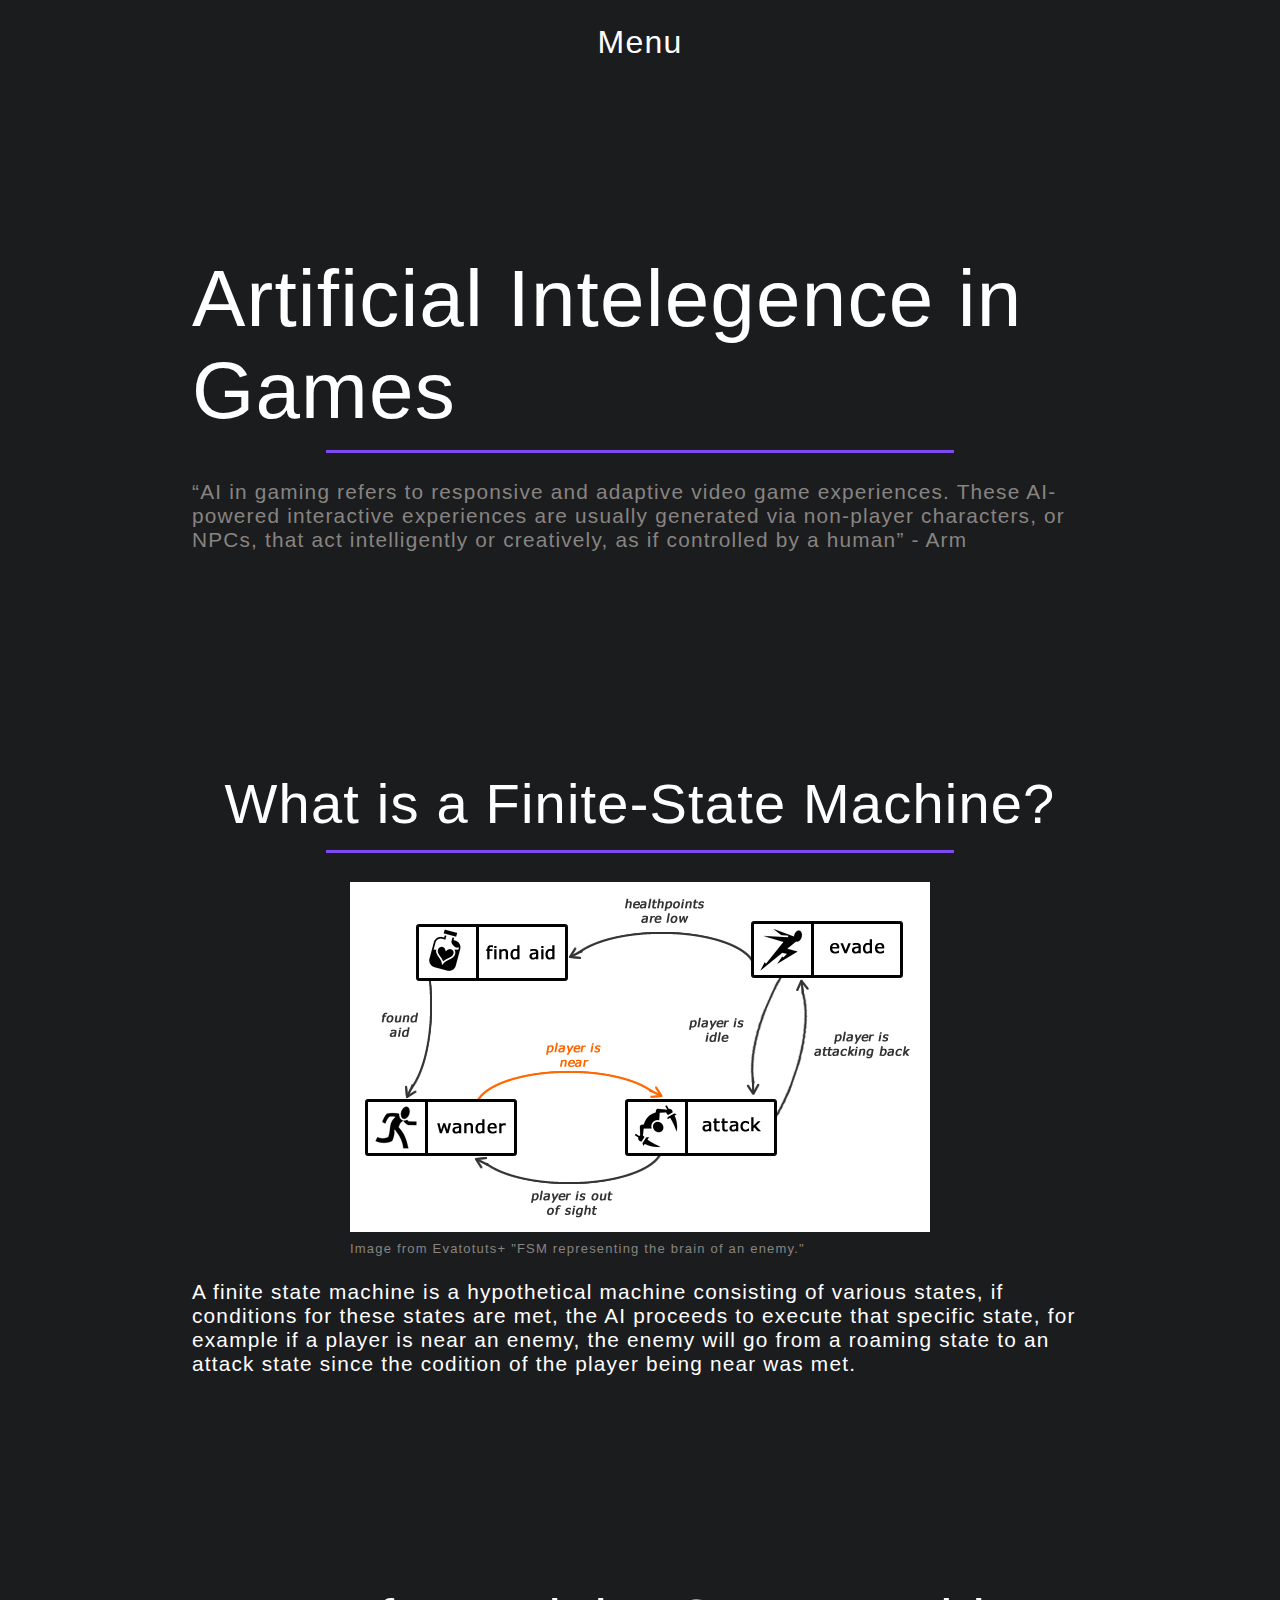
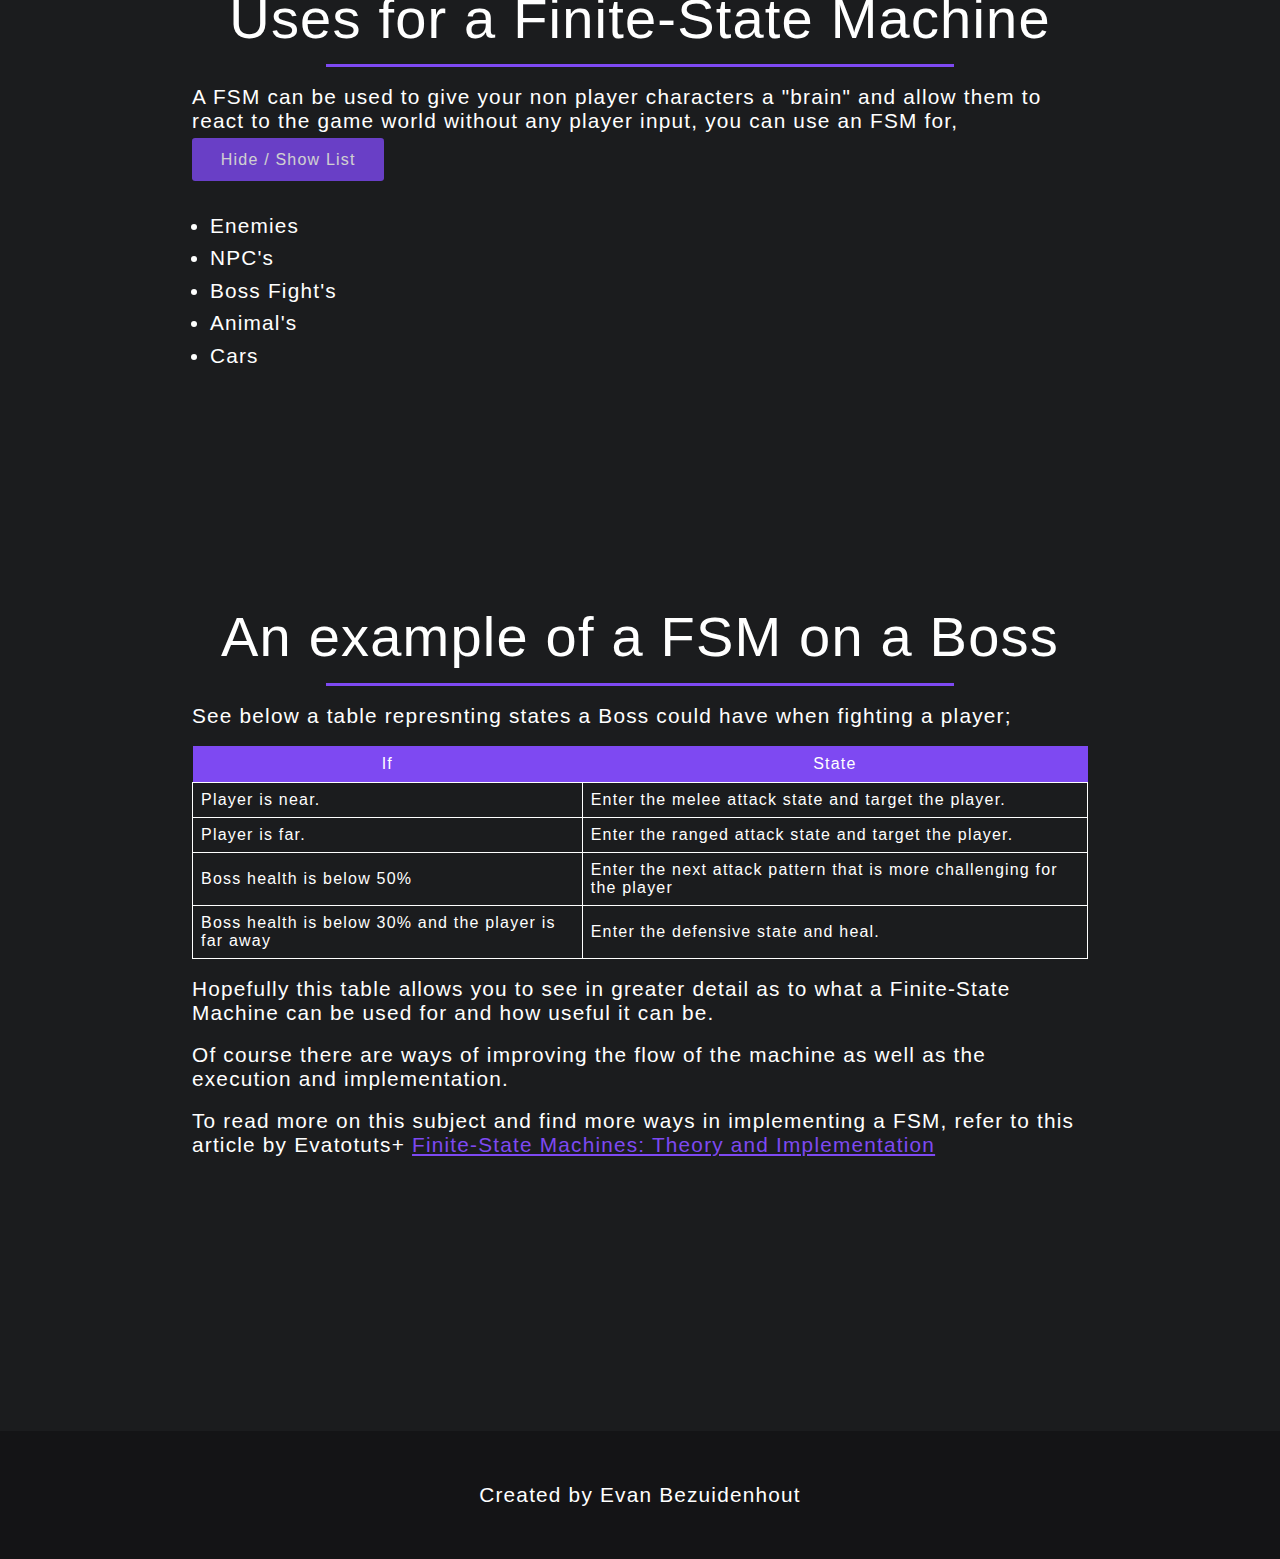
==== AIPage.html @ 89f315a1 "Adding Files Via Upload" ====
<!-- Student: Evan Bezuidenhout -->
<!-- Task: 15 -->
<!-- Capstone Project Final -->
<!-- File: AIPage.html -->
<!DOCTYPE html>
<html>
    <head lang="en">
        <title>Game Dev Insight: AI</title>
        <!-- Import JQUERY -->
        <script src="https://ajax.googleapis.com/ajax/libs/jquery/1.12.4/jquery.min.js"></script>
        <!-- Link JavaScript File -->
        <script type='text/javascript' src="main.js"></script>
        <link rel="stylesheet" href="StyleSheet.css" type="text/css">
        <!-- Meta tags for general indexing on Google, not necesary here but still including it -->
        <meta charset="UTF-8">
        <meta name="viewport" content="width=device-width, initial-scale=1.0">
    </head>
    <body>
        <!-- Header Section -->
        <div id="Header">
            <div id="hover">
                <p>Menu</p>
                <a class="navMenu" href="RenderingStyles.html">Rendering Techniques</a>
                <a class="navMenu" href="AIPage.html">Artificial Intelegence</a>
                <a class="navMenu" href="SaveForLater.html">Saved Items</a>
                <a class="navMenu" href="index.html">Home Page</a>
            </div>
        </div>
        <!-- Header Section End -->
        
        <!-- Article 1 -->
        <section id="selectable1">
            <div id="ArticleSection">
                <div class="Container">
                    <h1>Artificial Intelegence in Games</h1>
                    <div class="Line"></div>
                    <p class="SubText"><q>AI in gaming refers to responsive and adaptive video game experiences. These AI-powered interactive experiences are usually generated via non-player characters, or NPCs, that act intelligently or creatively, as if controlled by a human</q> - Arm</p>
                </div>
            </div>
            <!-- Article 1 End -->
        </section>
        
        <!-- Article 2 End -->
        <section id="selectable2">
            <div id="ArticleSection">
                <div class="Container">
                    <h2>What is a Finite-State Machine?</h2>
                    <div class="Line"></div>
                    <div class="ImageContainer">
                        <img src="Images/fsm_enemy_brain.png" alt="">
                        <p class="SubText" style="margin: 0; font-size: small;">Image from Evatotuts+ "FSM representing the brain of an enemy."</p>
                    </div>
                    <p class="TextContainer">A finite state machine is a hypothetical machine consisting of various states, if conditions for these states are met, the AI proceeds to execute that specific state, for example if a player is near an enemy, the enemy will go from a roaming state to an attack state since the codition of the player being near was met.</p>
                </div>
            </div>
            <!-- Article 2 End -->
        </section>
        
        <!-- Article 3 -->
        <section id="ArticleSection">
            <div class="Container">
                <h2>Uses for a Finite-State Machine</h2>
                <div class="Line"></div>
                <div class="TextContainer">
                    <p>A FSM can be used to give your non player characters a "brain" and allow them to react to the game world without any player input, you can use an FSM for,</p>
                    <!-- Unordered List -->
                    <a id="hideShow" class="Button" onclick="hideAndShowList()">Hide / Show List</a>
                    <ul id="list">
                        <!-- List Items -->
                        <li>Enemies</li>
                        <li>NPC's</li>
                        <li>Boss Fight's</li>
                        <li>Animal's</li>
                        <li>Cars</li>
                    </ul>
                </div>
            </div>
        </section>
        <!-- Article 3 End -->
        
        <!-- Article 4 -->
        <section id="ArticleSection">
            <div class="Container">
                <h2>An example of a FSM on a Boss</h2>
                <div class="Line"></div>
                <div class="TextContainer">
                    <p>See below a table represnting states a Boss could have when fighting a player;</p>
                    <table id="aiTable">
                        <tr>
                            <!-- Table headers -->
                            <th>If</th>
                            <th>State</th>
                        </tr>
                        <tr>
                            <!-- Table contents -->
                            <td>Player is near.</td>
                            <td>Enter the melee attack state and target the player.</td>
                        </tr>
                        <tr>
                            <!-- Table contents -->
                            <td>Player is far.</td>
                            <td>Enter the ranged attack state and target the player.</td>
                        </tr>
                        <tr>
                            <!-- Table contents -->
                            <td>Boss health is below 50%</td>
                            <td>Enter the next attack pattern that is more challenging for the player</td>
                        </tr>
                        <tr>
                            <!-- Table contents -->
                            <td>Boss health is below 30% and the player is far away</td>
                            <td>Enter the defensive state and heal.</td>
                        </tr>
                    </table>
                    <p>Hopefully this table allows you to see in greater detail as to what a Finite-State Machine can be used for and how useful it can be.</p>
                    <p>Of course there are ways of improving the flow of the machine as well as the execution and implementation.</p>
                    <p>To read more on this subject and find more ways in implementing a FSM, refer to this article by Evatotuts+ <a class="linkTxt" href="https://gamedevelopment.tutsplus.com/tutorials/finite-state-machines-theory-and-implementation--gamedev-11867" target="https://gamedevelopment.tutsplus.com/tutorials/finite-state-machines-theory-and-implementation--gamedev-11867">Finite-State Machines: Theory and Implementation</a></p>
                </div>
            </div>
        </section>
        <!-- Article 4 End -->

        <!-- Footer Section -->
        <section id="FooterSection">
            <p>Created by Evan Bezuidenhout</p>
        </section>
        <!-- Footer Section End -->
    </body>
</html>
---- StyleSheet.css ----
* {
  font-family: Arial, Helvetica, sans-serif;
  margin: 0;
  -webkit-user-select: none;
     -moz-user-select: none;
      -ms-user-select: none;
          user-select: none;
  font-weight: lighter;
  letter-spacing: 1.2px;
  color: #FFFFFF;
  scroll-behavior: smooth;
}

body {
  background-color: #1B1C1E;
}

h1 {
  font-size: 5em;
}

h2 {
  font-size: 3.5em;
}

p, li, label {
  font-size: 1.3em;
}

a, input {
  font-size: 1em;
  text-decoration: none;
}

.CornerTopRight {
  z-index: -1;
  width: 80%;
  position: absolute;
}

.CornerTopRight img {
  width: 6%;
  float: right;
}

.CornerBottomLeft {
  z-index: -1;
  width: 80%;
  margin-top: 19.7%;
  position: absolute;
}

.CornerBottomLeft img {
  position: relative;
  left: 2%;
  width: 6%;
  float: left;
  -webkit-transform: rotate(180deg);
          transform: rotate(180deg);
}

.Button {
  background-color: #7E49F2;
  display: none;
  padding: 0.8em 1.8em;
  border-radius: 0.2em;
  z-index: 99;
  margin: 2% 0%;
  cursor: pointer;
}

.Container {
  display: -webkit-box;
  display: -ms-flexbox;
  display: flex;
  -webkit-box-pack: center;
      -ms-flex-pack: center;
          justify-content: center;
  -webkit-box-align: center;
      -ms-flex-align: center;
          align-items: center;
  -webkit-box-orient: vertical;
  -webkit-box-direction: normal;
      -ms-flex-direction: column;
          flex-direction: column;
  width: 70%;
  height: 100%;
}

.Left {
  margin-top: 2.5%;
  float: left;
  width: 50%;
  display: -webkit-box;
  display: -ms-flexbox;
  display: flex;
  -webkit-box-pack: center;
      -ms-flex-pack: center;
          justify-content: center;
  -webkit-box-align: center;
      -ms-flex-align: center;
          align-items: center;
}

.Right {
  margin-top: 2.5%;
  float: left;
  width: 50%;
  display: -webkit-box;
  display: -ms-flexbox;
  display: flex;
  -webkit-box-pack: center;
      -ms-flex-pack: center;
          justify-content: center;
  -webkit-box-align: center;
      -ms-flex-align: center;
          align-items: center;
}

#Header {
  display: -webkit-box;
  display: -ms-flexbox;
  display: flex;
  -webkit-box-align: center;
      -ms-flex-align: center;
          align-items: center;
  padding-top: 1.5rem;
  -webkit-box-orient: vertical;
  -webkit-box-direction: normal;
      -ms-flex-direction: column;
          flex-direction: column;
}

#hover {
  display: -webkit-box;
  display: -ms-flexbox;
  display: flex;
  -webkit-box-orient: vertical;
  -webkit-box-direction: normal;
      -ms-flex-direction: column;
          flex-direction: column;
  text-align: center;
}

#hover p {
  font-size: 2rem;
}

.navMenu {
  display: none;
  margin: 0.5rem 0;
}

#HeroSection {
  background-image: -webkit-gradient(linear, left top, left bottom, from(rgba(27, 28, 30, 0.3)), to(#1b1c1e)), url(Images/HollowKnightHeroImage.jpg);
  background-image: linear-gradient(to bottom, rgba(27, 28, 30, 0.3), #1b1c1e), url(Images/HollowKnightHeroImage.jpg);
  background-position: center center;
  background-size: cover;
  display: block;
  height: 100%;
  height: 100vh;
}

#HeroSection .HeroTextContainer {
  display: -webkit-box;
  display: -ms-flexbox;
  display: flex;
  -webkit-box-pack: center;
      -ms-flex-pack: center;
          justify-content: center;
  -webkit-box-align: center;
      -ms-flex-align: center;
          align-items: center;
  -webkit-box-pack: normal;
      -ms-flex-pack: normal;
          justify-content: normal;
  margin-left: 10em;
  height: 90%;
}

#HeroSection .HeroTextContainer .HeroText h2 {
  font-size: 2.4em;
  margin: 7% 0%;
}

#GameAISection {
  margin-top: 15%;
  display: -webkit-box;
  display: -ms-flexbox;
  display: flex;
  -webkit-box-pack: center;
      -ms-flex-pack: center;
          justify-content: center;
  -webkit-box-align: center;
      -ms-flex-align: center;
          align-items: center;
}

#GameAISection .GameAIContainer {
  width: 80%;
}

#GameAISection .GameAIContainer .GameAILeftTextContainer {
  width: 80%;
}

#GameAISection .GameAIContainer .GameAILeftTextContainer .Line {
  border-bottom: solid #7E49F2;
  width: 26%;
}

#GameAISection .GameAIContainer .GameAILeftTextContainer p {
  color: #888481;
  margin: 5% 0%;
}

#GameAISection .GameAIContainer .GameAISectionImage {
  display: block;
  width: 90%;
}

#GameRenderingSection {
  margin-top: 20%;
  display: -webkit-box;
  display: -ms-flexbox;
  display: flex;
  -webkit-box-pack: center;
      -ms-flex-pack: center;
          justify-content: center;
  -webkit-box-align: center;
      -ms-flex-align: center;
          align-items: center;
}

#GameRenderingSection .GameRenderingContainer {
  width: 80%;
}

#GameRenderingSection .GameRenderingContainer .GameRenderingLeftImage {
  display: block;
  width: 87%;
}

#GameRenderingSection .GameRenderingContainer .GameRenderingRightTextContainer {
  width: 80%;
}

#GameRenderingSection .GameRenderingContainer .GameRenderingRightTextContainer .Line {
  border-bottom: solid #7E49F2;
  width: 60%;
}

#GameRenderingSection .GameRenderingContainer .GameRenderingRightTextContainer p {
  color: #888481;
  margin: 5% 0%;
}

#Questionare {
  margin-top: 20%;
  display: -webkit-box;
  display: -ms-flexbox;
  display: flex;
  -webkit-box-pack: center;
      -ms-flex-pack: center;
          justify-content: center;
  -webkit-box-align: center;
      -ms-flex-align: center;
          align-items: center;
  -webkit-box-orient: vertical;
  -webkit-box-direction: normal;
      -ms-flex-direction: column;
          flex-direction: column;
}

#Questionare .Line {
  margin: 0.8em 0;
  border-bottom: solid #7E49F2;
  width: 80%;
}

#Questionare form {
  margin: 3em 0;
}

#Questionare #SubmitBtn {
  background-color: #7E49F2;
  display: inline-block;
  padding: 0.4em 1.3em;
  border-radius: 0.2em;
  border: none;
  margin: 1em 0;
}

#FooterSection {
  margin-top: 20%;
  display: -webkit-box;
  display: -ms-flexbox;
  display: flex;
  -webkit-box-pack: center;
      -ms-flex-pack: center;
          justify-content: center;
  -webkit-box-align: center;
      -ms-flex-align: center;
          align-items: center;
  color: #888481;
  background-color: #141416;
  height: 8rem;
  width: 100%;
}

#ArticleSection {
  margin: 15% 0%;
  display: -webkit-box;
  display: -ms-flexbox;
  display: flex;
  -webkit-box-pack: center;
      -ms-flex-pack: center;
          justify-content: center;
  -webkit-box-align: center;
      -ms-flex-align: center;
          align-items: center;
  -webkit-box-orient: vertical;
  -webkit-box-direction: normal;
      -ms-flex-direction: column;
          flex-direction: column;
}

#ArticleSection .Line {
  border-bottom: solid #7E49F2;
  width: 70%;
  margin: 1.5% 0% 0% 0%;
}

#ArticleSection .SubText, #ArticleSection q {
  padding: 1% 0%;
  color: #888481;
}

#ArticleSection p {
  margin: 2% 0%;
}

#ArticleSection img {
  margin: 5% 0% 0% 0%;
}

#ArticleSection .linkTxt {
  text-decoration: underline;
  color: #7E49F2;
}

#ArticleSection table {
  margin-left: auto;
  margin-right: auto;
  border-collapse: collapse;
}

#ArticleSection table th {
  background-color: #7E49F2;
  padding: 1% 0%;
}

#ArticleSection table td {
  border: 1px solid #FFFFFF;
  padding: 0.9%;
}

#ArticleSection ul {
  color: #FFFFFF;
  margin: 2% 0%;
  list-style: disc;
  padding: 2%;
}

#ArticleSection ul li {
  margin: 1% 0%;
}

.txt {
  display: none;
}
/*# sourceMappingURL=StyleSheet.css.map */
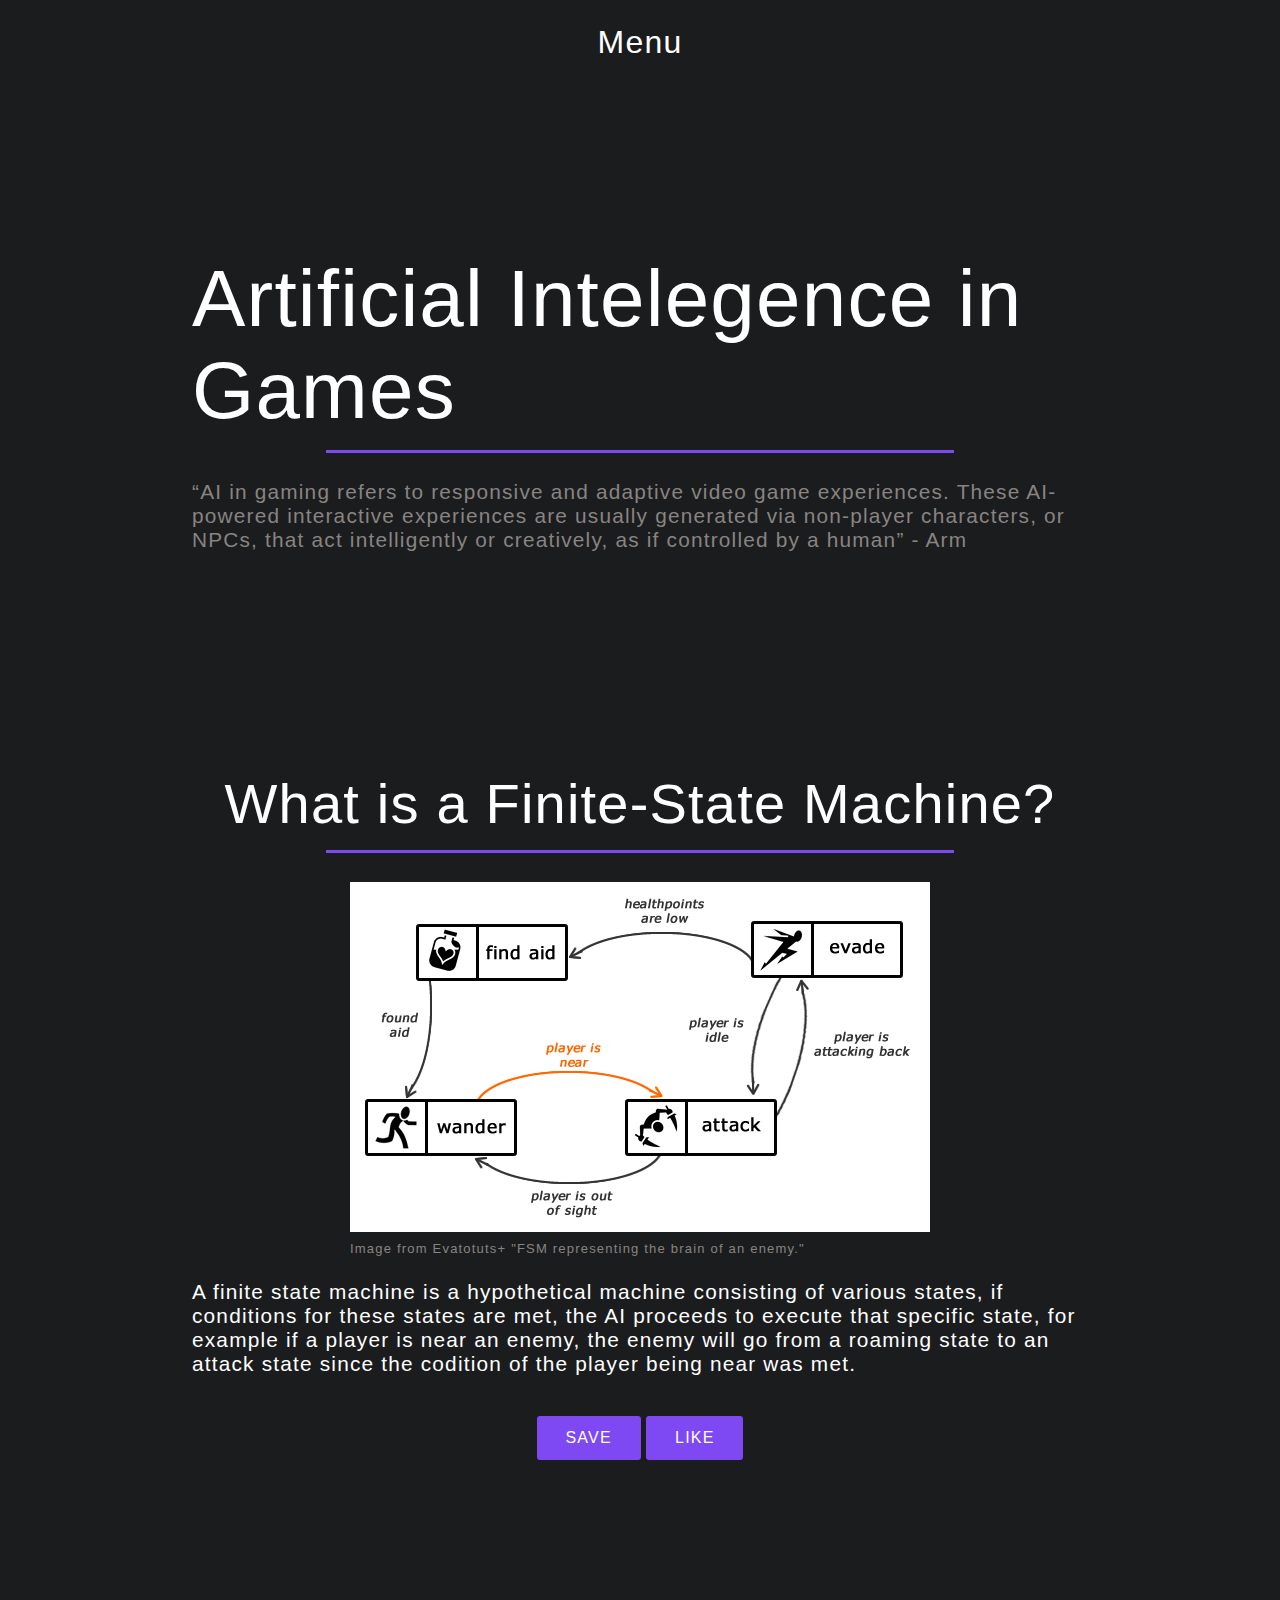
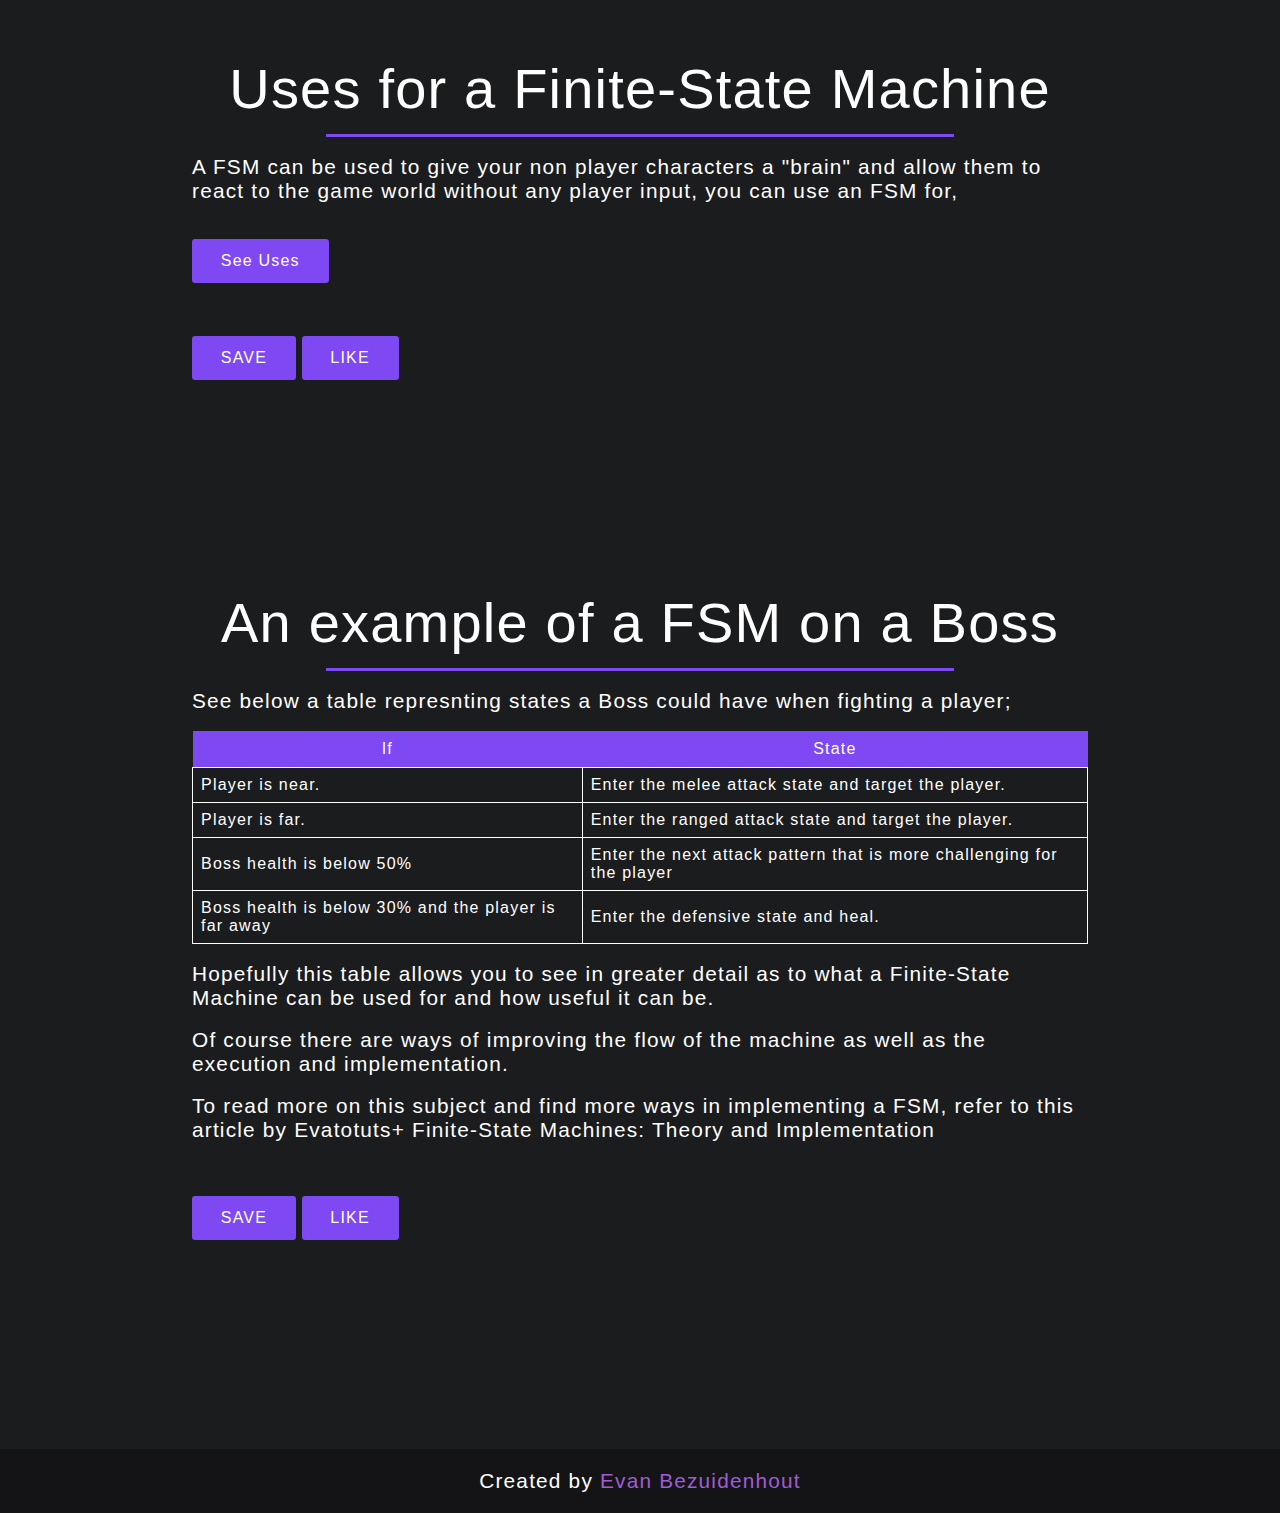
==== commit 20655426: "Uploading the latest files of the project" ====
--- a/AIPage.html
+++ b/AIPage.html
@@ -23,13 +23,13 @@
                 <a class="navMenu" href="RenderingStyles.html">Rendering Techniques</a>
                 <a class="navMenu" href="AIPage.html">Artificial Intelegence</a>
                 <a class="navMenu" href="SaveForLater.html">Saved Items</a>
+                <a class="navMenu" href="conatct.html">Contact Me</a>
                 <a class="navMenu" href="index.html">Home Page</a>
             </div>
         </div>
         <!-- Header Section End -->
         
         <!-- Article 1 -->
-        <section id="selectable1">
             <div id="ArticleSection">
                 <div class="Container">
                     <h1>Artificial Intelegence in Games</h1>
@@ -38,10 +38,9 @@
                 </div>
             </div>
             <!-- Article 1 End -->
-        </section>
         
         <!-- Article 2 End -->
-        <section id="selectable2">
+        <section id="Article1">
             <div id="ArticleSection">
                 <div class="Container">
                     <h2>What is a Finite-State Machine?</h2>
@@ -51,78 +50,98 @@
                         <p class="SubText" style="margin: 0; font-size: small;">Image from Evatotuts+ "FSM representing the brain of an enemy."</p>
                     </div>
                     <p class="TextContainer">A finite state machine is a hypothetical machine consisting of various states, if conditions for these states are met, the AI proceeds to execute that specific state, for example if a player is near an enemy, the enemy will go from a roaming state to an attack state since the codition of the player being near was met.</p>
+                    <div>
+                        <br>
+                        <a id="fsmDef" class="Button">SAVE</a>
+                        <a id="likeBtn3" class="likeBtn">LIKE</a>
+                    </div>
                 </div>
             </div>
             <!-- Article 2 End -->
         </section>
         
         <!-- Article 3 -->
-        <section id="ArticleSection">
-            <div class="Container">
-                <h2>Uses for a Finite-State Machine</h2>
-                <div class="Line"></div>
-                <div class="TextContainer">
-                    <p>A FSM can be used to give your non player characters a "brain" and allow them to react to the game world without any player input, you can use an FSM for,</p>
-                    <!-- Unordered List -->
-                    <a id="hideShow" class="Button" onclick="hideAndShowList()">Hide / Show List</a>
-                    <ul id="list">
-                        <!-- List Items -->
-                        <li>Enemies</li>
-                        <li>NPC's</li>
-                        <li>Boss Fight's</li>
-                        <li>Animal's</li>
-                        <li>Cars</li>
-                    </ul>
+        <section id="Article2">
+            <section id="ArticleSection">
+                <div class="Container">
+                    <h2>Uses for a Finite-State Machine</h2>
+                    <div class="Line"></div>
+                    <div class="TextContainer">
+                        <p>A FSM can be used to give your non player characters a "brain" and allow them to react to the game world without any player input, you can use an FSM for,</p>
+                        <!-- Unordered List -->
+                        <a id="hideShow" class="btn" onclick="hideAndShowList()">See Uses</a>
+                        <ul id="list">
+                            <!-- List Items -->
+                            <li>Enemies</li>
+                            <li>NPC's</li>
+                            <li>Boss Fight's</li>
+                            <li>Animal's</li>
+                            <li>Cars</li>
+                        </ul>
+                        <div>
+                            <br>
+                            <a id="fsmUses" class="Button">SAVE</a>
+                            <a id="likeBtn4" class="likeBtn">LIKE</a>
+                        </div>
+                    </div>
                 </div>
-            </div>
+            </section>
         </section>
         <!-- Article 3 End -->
         
         <!-- Article 4 -->
-        <section id="ArticleSection">
-            <div class="Container">
-                <h2>An example of a FSM on a Boss</h2>
-                <div class="Line"></div>
-                <div class="TextContainer">
-                    <p>See below a table represnting states a Boss could have when fighting a player;</p>
-                    <table id="aiTable">
-                        <tr>
-                            <!-- Table headers -->
-                            <th>If</th>
-                            <th>State</th>
-                        </tr>
-                        <tr>
-                            <!-- Table contents -->
-                            <td>Player is near.</td>
-                            <td>Enter the melee attack state and target the player.</td>
-                        </tr>
-                        <tr>
-                            <!-- Table contents -->
-                            <td>Player is far.</td>
-                            <td>Enter the ranged attack state and target the player.</td>
-                        </tr>
-                        <tr>
-                            <!-- Table contents -->
-                            <td>Boss health is below 50%</td>
-                            <td>Enter the next attack pattern that is more challenging for the player</td>
-                        </tr>
-                        <tr>
-                            <!-- Table contents -->
-                            <td>Boss health is below 30% and the player is far away</td>
-                            <td>Enter the defensive state and heal.</td>
-                        </tr>
-                    </table>
-                    <p>Hopefully this table allows you to see in greater detail as to what a Finite-State Machine can be used for and how useful it can be.</p>
-                    <p>Of course there are ways of improving the flow of the machine as well as the execution and implementation.</p>
-                    <p>To read more on this subject and find more ways in implementing a FSM, refer to this article by Evatotuts+ <a class="linkTxt" href="https://gamedevelopment.tutsplus.com/tutorials/finite-state-machines-theory-and-implementation--gamedev-11867" target="https://gamedevelopment.tutsplus.com/tutorials/finite-state-machines-theory-and-implementation--gamedev-11867">Finite-State Machines: Theory and Implementation</a></p>
+        
+        <section id="Article3">
+            <section id="ArticleSection">
+                <div class="Container">
+                    <h2>An example of a FSM on a Boss</h2>
+                    <div class="Line"></div>
+                    <div class="TextContainer">
+                        <p>See below a table represnting states a Boss could have when fighting a player;</p>
+                        <table id="aiTable">
+                            <tr>
+                                <!-- Table headers -->
+                                <th>If</th>
+                                <th>State</th>
+                            </tr>
+                            <tr>
+                                <!-- Table contents -->
+                                <td>Player is near.</td>
+                                <td>Enter the melee attack state and target the player.</td>
+                            </tr>
+                            <tr>
+                                <!-- Table contents -->
+                                <td>Player is far.</td>
+                                <td>Enter the ranged attack state and target the player.</td>
+                            </tr>
+                            <tr>
+                                <!-- Table contents -->
+                                <td>Boss health is below 50%</td>
+                                <td>Enter the next attack pattern that is more challenging for the player</td>
+                            </tr>
+                            <tr>
+                                <!-- Table contents -->
+                                <td>Boss health is below 30% and the player is far away</td>
+                                <td>Enter the defensive state and heal.</td>
+                            </tr>
+                        </table>
+                        <p>Hopefully this table allows you to see in greater detail as to what a Finite-State Machine can be used for and how useful it can be.</p>
+                        <p>Of course there are ways of improving the flow of the machine as well as the execution and implementation.</p>
+                        <p>To read more on this subject and find more ways in implementing a FSM, refer to this article by Evatotuts+ <a class="linkTxt" href="https://gamedevelopment.tutsplus.com/tutorials/finite-state-machines-theory-and-implementation--gamedev-11867" target="https://gamedevelopment.tutsplus.com/tutorials/finite-state-machines-theory-and-implementation--gamedev-11867">Finite-State Machines: Theory and Implementation</a></p>
+                        <div>
+                            <br>
+                            <a id="fsmExample" class="Button">SAVE</a>
+                            <a id="likeBtn5" class="likeBtn">LIKE</a>
+                        </div>
+                    </div>
                 </div>
-            </div>
+            </section>
         </section>
         <!-- Article 4 End -->
 
         <!-- Footer Section -->
         <section id="FooterSection">
-            <p>Created by Evan Bezuidenhout</p>
+            <p>Created by <a href="https://evanbezza.com/" style="color: #A15CD5">Evan Bezuidenhout</a></p>
         </section>
         <!-- Footer Section End -->
     </body>
--- a/StyleSheet.css
+++ b/StyleSheet.css
@@ -13,6 +13,11 @@
 
 body {
   background-color: #1B1C1E;
+  min-height: calc(100vh - 4rem);
+}
+
+main {
+  min-height: calc(100vh - 4rem);
 }
 
 h1 {
@@ -32,36 +37,13 @@
   text-decoration: none;
 }
 
-.CornerTopRight {
-  z-index: -1;
-  width: 80%;
-  position: absolute;
-}
-
-.CornerTopRight img {
-  width: 6%;
-  float: right;
-}
-
-.CornerBottomLeft {
-  z-index: -1;
-  width: 80%;
-  margin-top: 19.7%;
-  position: absolute;
-}
-
-.CornerBottomLeft img {
-  position: relative;
-  left: 2%;
-  width: 6%;
-  float: left;
-  -webkit-transform: rotate(180deg);
-          transform: rotate(180deg);
-}
-
-.Button {
+.txt {
+  display: none;
+}
+
+.Button, .likeBtn, .btn, .submitButton {
   background-color: #7E49F2;
-  display: none;
+  display: inline-block;
   padding: 0.8em 1.8em;
   border-radius: 0.2em;
   z-index: 99;
@@ -70,75 +52,40 @@
 }
 
 .Container {
-  display: -webkit-box;
-  display: -ms-flexbox;
-  display: flex;
-  -webkit-box-pack: center;
-      -ms-flex-pack: center;
-          justify-content: center;
-  -webkit-box-align: center;
-      -ms-flex-align: center;
-          align-items: center;
-  -webkit-box-orient: vertical;
-  -webkit-box-direction: normal;
-      -ms-flex-direction: column;
-          flex-direction: column;
+  display: flex;
+  justify-content: center;
+  align-items: center;
+  flex-direction: column;
   width: 70%;
   height: 100%;
 }
 
 .Left {
-  margin-top: 2.5%;
   float: left;
   width: 50%;
-  display: -webkit-box;
-  display: -ms-flexbox;
-  display: flex;
-  -webkit-box-pack: center;
-      -ms-flex-pack: center;
-          justify-content: center;
-  -webkit-box-align: center;
-      -ms-flex-align: center;
-          align-items: center;
+  display: flex;
+  justify-content: center;
+  align-items: center;
 }
 
 .Right {
-  margin-top: 2.5%;
-  float: left;
+  float: right;
   width: 50%;
-  display: -webkit-box;
-  display: -ms-flexbox;
-  display: flex;
-  -webkit-box-pack: center;
-      -ms-flex-pack: center;
-          justify-content: center;
-  -webkit-box-align: center;
-      -ms-flex-align: center;
-          align-items: center;
+  display: flex;
+  justify-content: center;
+  align-items: center;
 }
 
 #Header {
-  display: -webkit-box;
-  display: -ms-flexbox;
-  display: flex;
-  -webkit-box-align: center;
-      -ms-flex-align: center;
-          align-items: center;
+  display: flex;
+  align-items: center;
   padding-top: 1.5rem;
-  -webkit-box-orient: vertical;
-  -webkit-box-direction: normal;
-      -ms-flex-direction: column;
-          flex-direction: column;
+  flex-direction: column;
 }
 
 #hover {
-  display: -webkit-box;
-  display: -ms-flexbox;
-  display: flex;
-  -webkit-box-orient: vertical;
-  -webkit-box-direction: normal;
-      -ms-flex-direction: column;
-          flex-direction: column;
+  display: flex;
+  flex-direction: column;
   text-align: center;
 }
 
@@ -152,231 +99,181 @@
 }
 
 #HeroSection {
-  background-image: -webkit-gradient(linear, left top, left bottom, from(rgba(27, 28, 30, 0.3)), to(#1b1c1e)), url(Images/HollowKnightHeroImage.jpg);
-  background-image: linear-gradient(to bottom, rgba(27, 28, 30, 0.3), #1b1c1e), url(Images/HollowKnightHeroImage.jpg);
+  background-image: linear-gradient(to bottom, rgba(27, 28, 30, 0.3), rgb(27, 28, 30)), url(Images/HollowKnightHeroImage.jpg);
   background-position: center center;
   background-size: cover;
   display: block;
   height: 100%;
   height: 100vh;
 }
-
 #HeroSection .HeroTextContainer {
-  display: -webkit-box;
-  display: -ms-flexbox;
-  display: flex;
-  -webkit-box-pack: center;
-      -ms-flex-pack: center;
-          justify-content: center;
-  -webkit-box-align: center;
-      -ms-flex-align: center;
-          align-items: center;
-  -webkit-box-pack: normal;
-      -ms-flex-pack: normal;
-          justify-content: normal;
+  display: flex;
+  justify-content: center;
+  align-items: center;
+  justify-content: normal;
   margin-left: 10em;
   height: 90%;
 }
-
 #HeroSection .HeroTextContainer .HeroText h2 {
   font-size: 2.4em;
   margin: 7% 0%;
 }
 
 #GameAISection {
-  margin-top: 15%;
-  display: -webkit-box;
-  display: -ms-flexbox;
-  display: flex;
-  -webkit-box-pack: center;
-      -ms-flex-pack: center;
-          justify-content: center;
-  -webkit-box-align: center;
-      -ms-flex-align: center;
-          align-items: center;
-}
-
+  margin-top: 10%;
+  display: flex;
+  justify-content: center;
+  align-items: center;
+}
 #GameAISection .GameAIContainer {
   width: 80%;
 }
-
 #GameAISection .GameAIContainer .GameAILeftTextContainer {
   width: 80%;
 }
-
 #GameAISection .GameAIContainer .GameAILeftTextContainer .Line {
   border-bottom: solid #7E49F2;
   width: 26%;
 }
-
 #GameAISection .GameAIContainer .GameAILeftTextContainer p {
   color: #888481;
   margin: 5% 0%;
 }
-
 #GameAISection .GameAIContainer .GameAISectionImage {
   display: block;
   width: 90%;
 }
 
 #GameRenderingSection {
-  margin-top: 20%;
-  display: -webkit-box;
-  display: -ms-flexbox;
-  display: flex;
-  -webkit-box-pack: center;
-      -ms-flex-pack: center;
-          justify-content: center;
-  -webkit-box-align: center;
-      -ms-flex-align: center;
-          align-items: center;
-}
-
+  margin-top: 15%;
+  display: flex;
+  justify-content: center;
+  align-items: center;
+}
 #GameRenderingSection .GameRenderingContainer {
   width: 80%;
 }
-
 #GameRenderingSection .GameRenderingContainer .GameRenderingLeftImage {
   display: block;
   width: 87%;
 }
-
 #GameRenderingSection .GameRenderingContainer .GameRenderingRightTextContainer {
   width: 80%;
 }
-
 #GameRenderingSection .GameRenderingContainer .GameRenderingRightTextContainer .Line {
   border-bottom: solid #7E49F2;
   width: 60%;
 }
-
 #GameRenderingSection .GameRenderingContainer .GameRenderingRightTextContainer p {
   color: #888481;
   margin: 5% 0%;
 }
 
-#Questionare {
-  margin-top: 20%;
-  display: -webkit-box;
-  display: -ms-flexbox;
-  display: flex;
-  -webkit-box-pack: center;
-      -ms-flex-pack: center;
-          justify-content: center;
-  -webkit-box-align: center;
-      -ms-flex-align: center;
-          align-items: center;
-  -webkit-box-orient: vertical;
-  -webkit-box-direction: normal;
-      -ms-flex-direction: column;
-          flex-direction: column;
-}
-
-#Questionare .Line {
-  margin: 0.8em 0;
-  border-bottom: solid #7E49F2;
-  width: 80%;
-}
-
-#Questionare form {
-  margin: 3em 0;
-}
-
-#Questionare #SubmitBtn {
-  background-color: #7E49F2;
-  display: inline-block;
-  padding: 0.4em 1.3em;
-  border-radius: 0.2em;
-  border: none;
-  margin: 1em 0;
-}
-
 #FooterSection {
-  margin-top: 20%;
-  display: -webkit-box;
-  display: -ms-flexbox;
-  display: flex;
-  -webkit-box-pack: center;
-      -ms-flex-pack: center;
-          justify-content: center;
-  -webkit-box-align: center;
-      -ms-flex-align: center;
-          align-items: center;
+  margin-top: auto;
+  display: flex;
+  justify-content: center;
+  align-items: center;
   color: #888481;
   background-color: #141416;
-  height: 8rem;
+  height: 4rem;
   width: 100%;
 }
 
 #ArticleSection {
   margin: 15% 0%;
-  display: -webkit-box;
-  display: -ms-flexbox;
-  display: flex;
-  -webkit-box-pack: center;
-      -ms-flex-pack: center;
-          justify-content: center;
-  -webkit-box-align: center;
-      -ms-flex-align: center;
-          align-items: center;
-  -webkit-box-orient: vertical;
-  -webkit-box-direction: normal;
-      -ms-flex-direction: column;
-          flex-direction: column;
-}
-
+  display: flex;
+  justify-content: center;
+  align-items: center;
+  flex-direction: column;
+}
 #ArticleSection .Line {
   border-bottom: solid #7E49F2;
   width: 70%;
   margin: 1.5% 0% 0% 0%;
 }
-
 #ArticleSection .SubText, #ArticleSection q {
   padding: 1% 0%;
   color: #888481;
 }
-
 #ArticleSection p {
   margin: 2% 0%;
 }
-
 #ArticleSection img {
   margin: 5% 0% 0% 0%;
 }
-
-#ArticleSection .linkTxt {
+#ArticleSection #linkTxt {
   text-decoration: underline;
   color: #7E49F2;
 }
-
 #ArticleSection table {
   margin-left: auto;
   margin-right: auto;
   border-collapse: collapse;
 }
-
 #ArticleSection table th {
   background-color: #7E49F2;
   padding: 1% 0%;
 }
-
 #ArticleSection table td {
   border: 1px solid #FFFFFF;
   padding: 0.9%;
 }
-
 #ArticleSection ul {
   color: #FFFFFF;
-  margin: 2% 0%;
   list-style: disc;
-  padding: 2%;
-}
-
+}
 #ArticleSection ul li {
   margin: 1% 0%;
 }
 
-.txt {
+.ContactUs {
+  display: flex;
+  justify-content: center;
+  align-items: center;
+  height: 60vh;
+}
+.ContactUs h1 {
+  padding: 2rem 0;
+}
+
+.ContactUsContainer input, .ContactUsContainer textarea {
+  width: 100%;
+  margin-bottom: 1.5rem;
+  color: #141416;
+}
+
+#list {
   display: none;
-}
-/*# sourceMappingURL=StyleSheet.css.map */+  margin: 0;
+}
+
+#comentSection {
+  width: 100%;
+  display: flex;
+  align-items: center;
+  flex-direction: column;
+  margin: 15% 0;
+}
+#comentSection #commentForm input, #comentSection textarea {
+  color: #1B1C1E;
+}
+#comentSection #commentForm input label, #comentSection textarea label {
+  font-size: 3.5em;
+}
+
+#savedItemsContainer {
+  display: flex;
+  justify-content: center;
+  align-items: center;
+  margin: 5% 0;
+}
+#savedItemsContainer #SavedItemsContainer {
+  display: inline-block;
+}
+#savedItemsContainer #SavedItemsContainer .ArticleContainer {
+  margin: 5% 0;
+}
+#savedItemsContainer #SavedItemsContainer .ArticleContainer .Button {
+  padding: 2%;
+}/*# sourceMappingURL=StyleSheet.css.map */